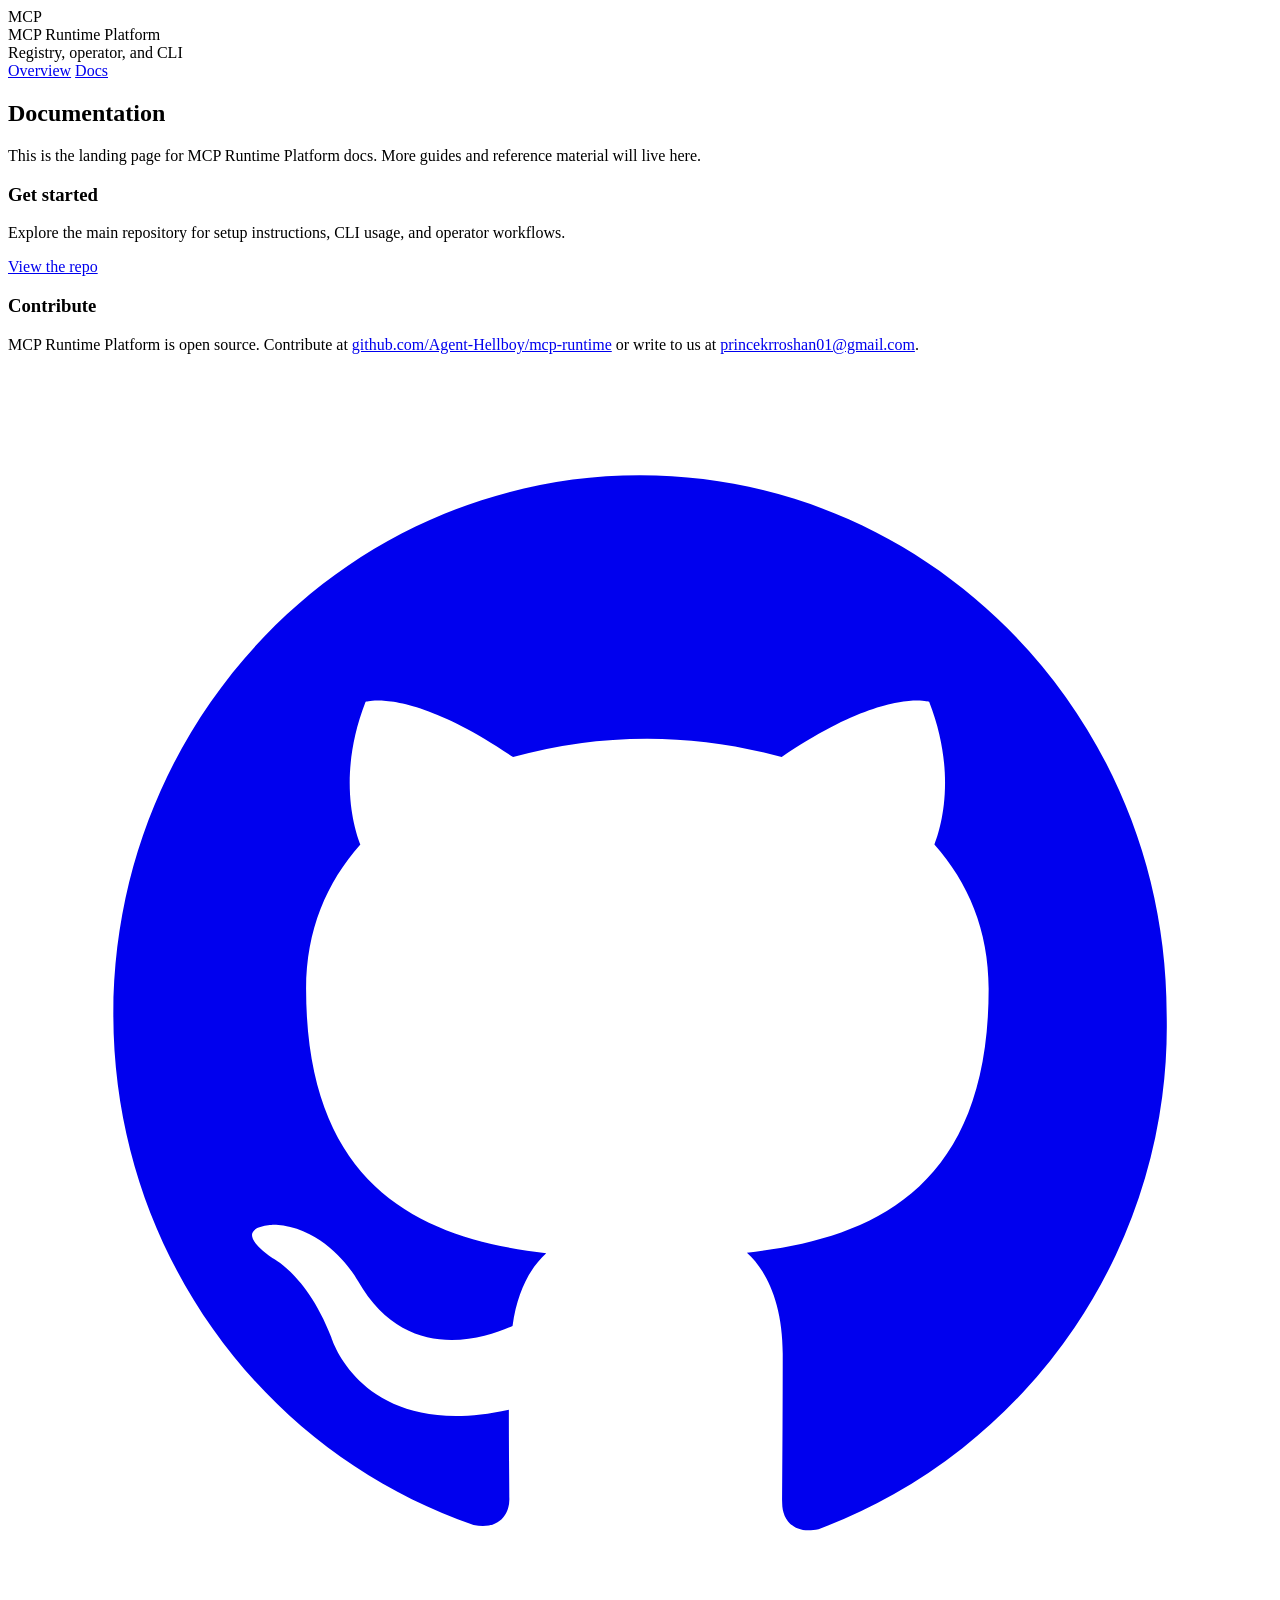
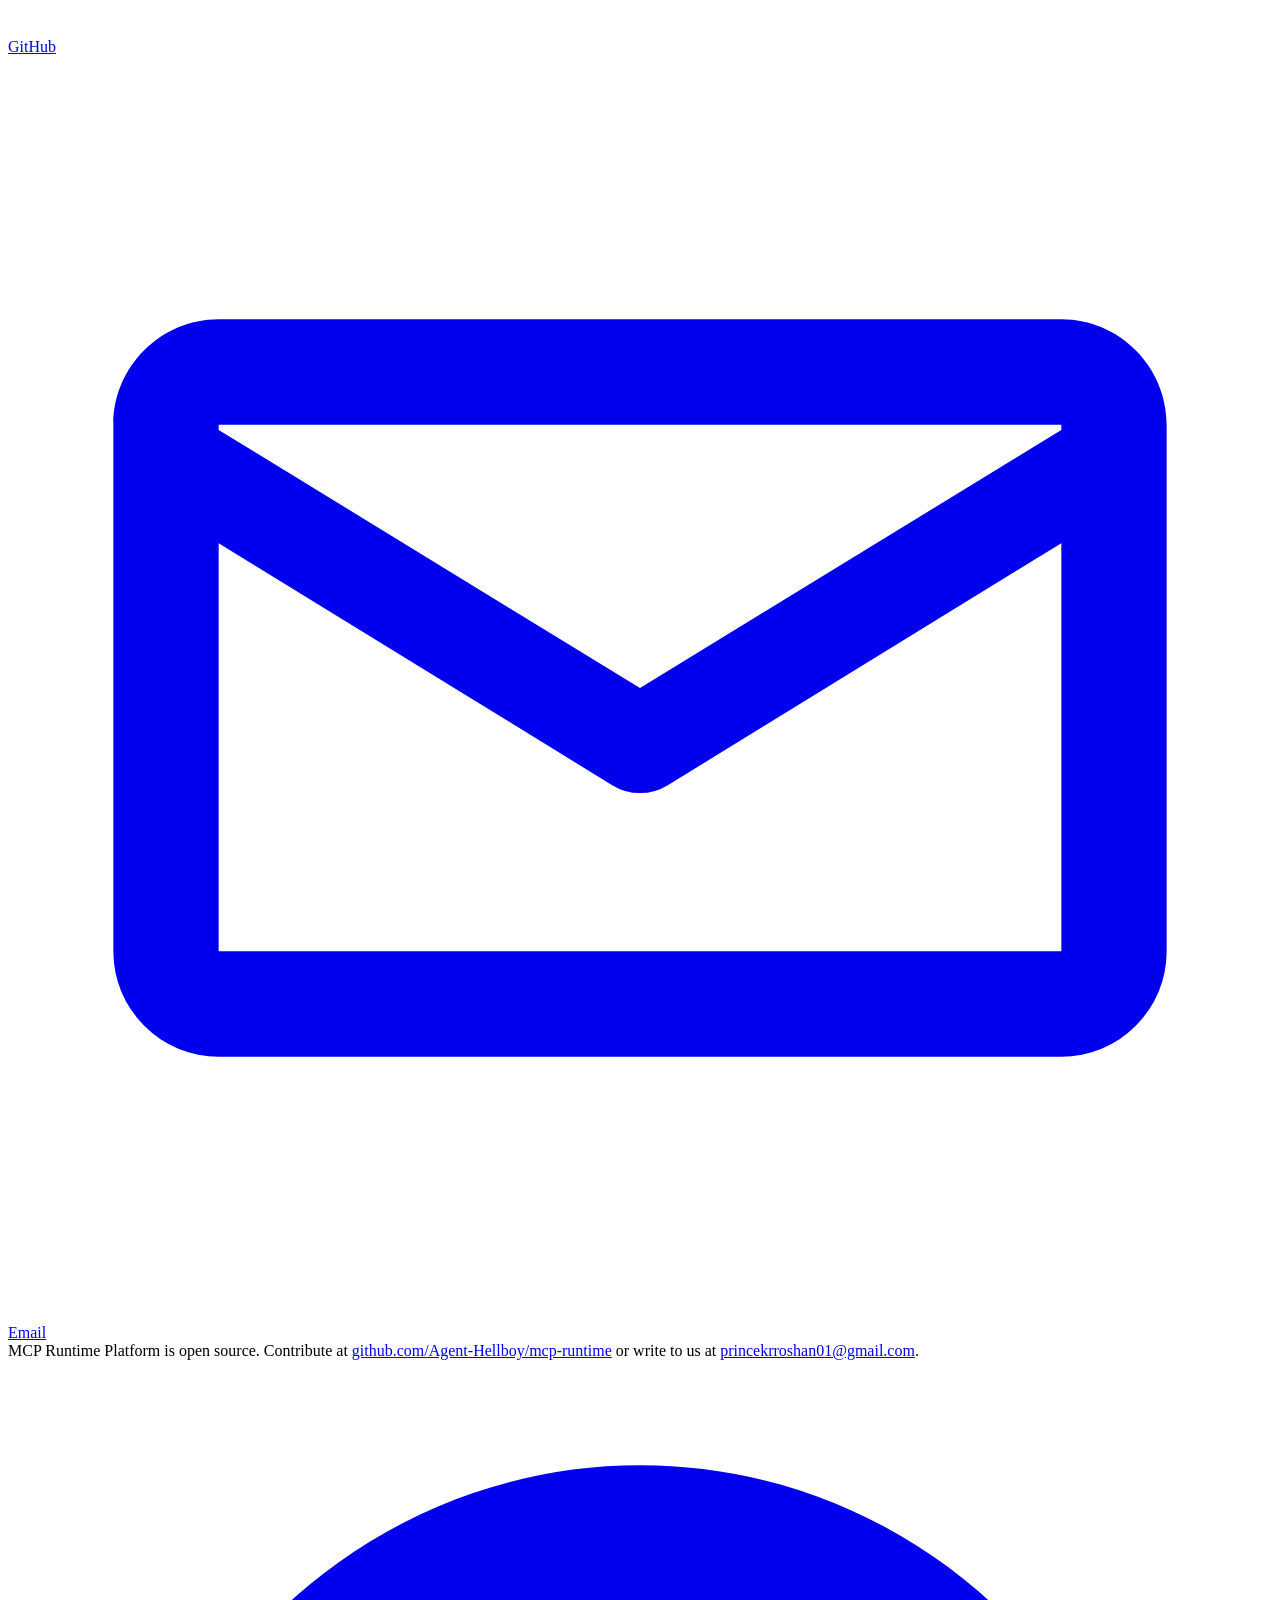
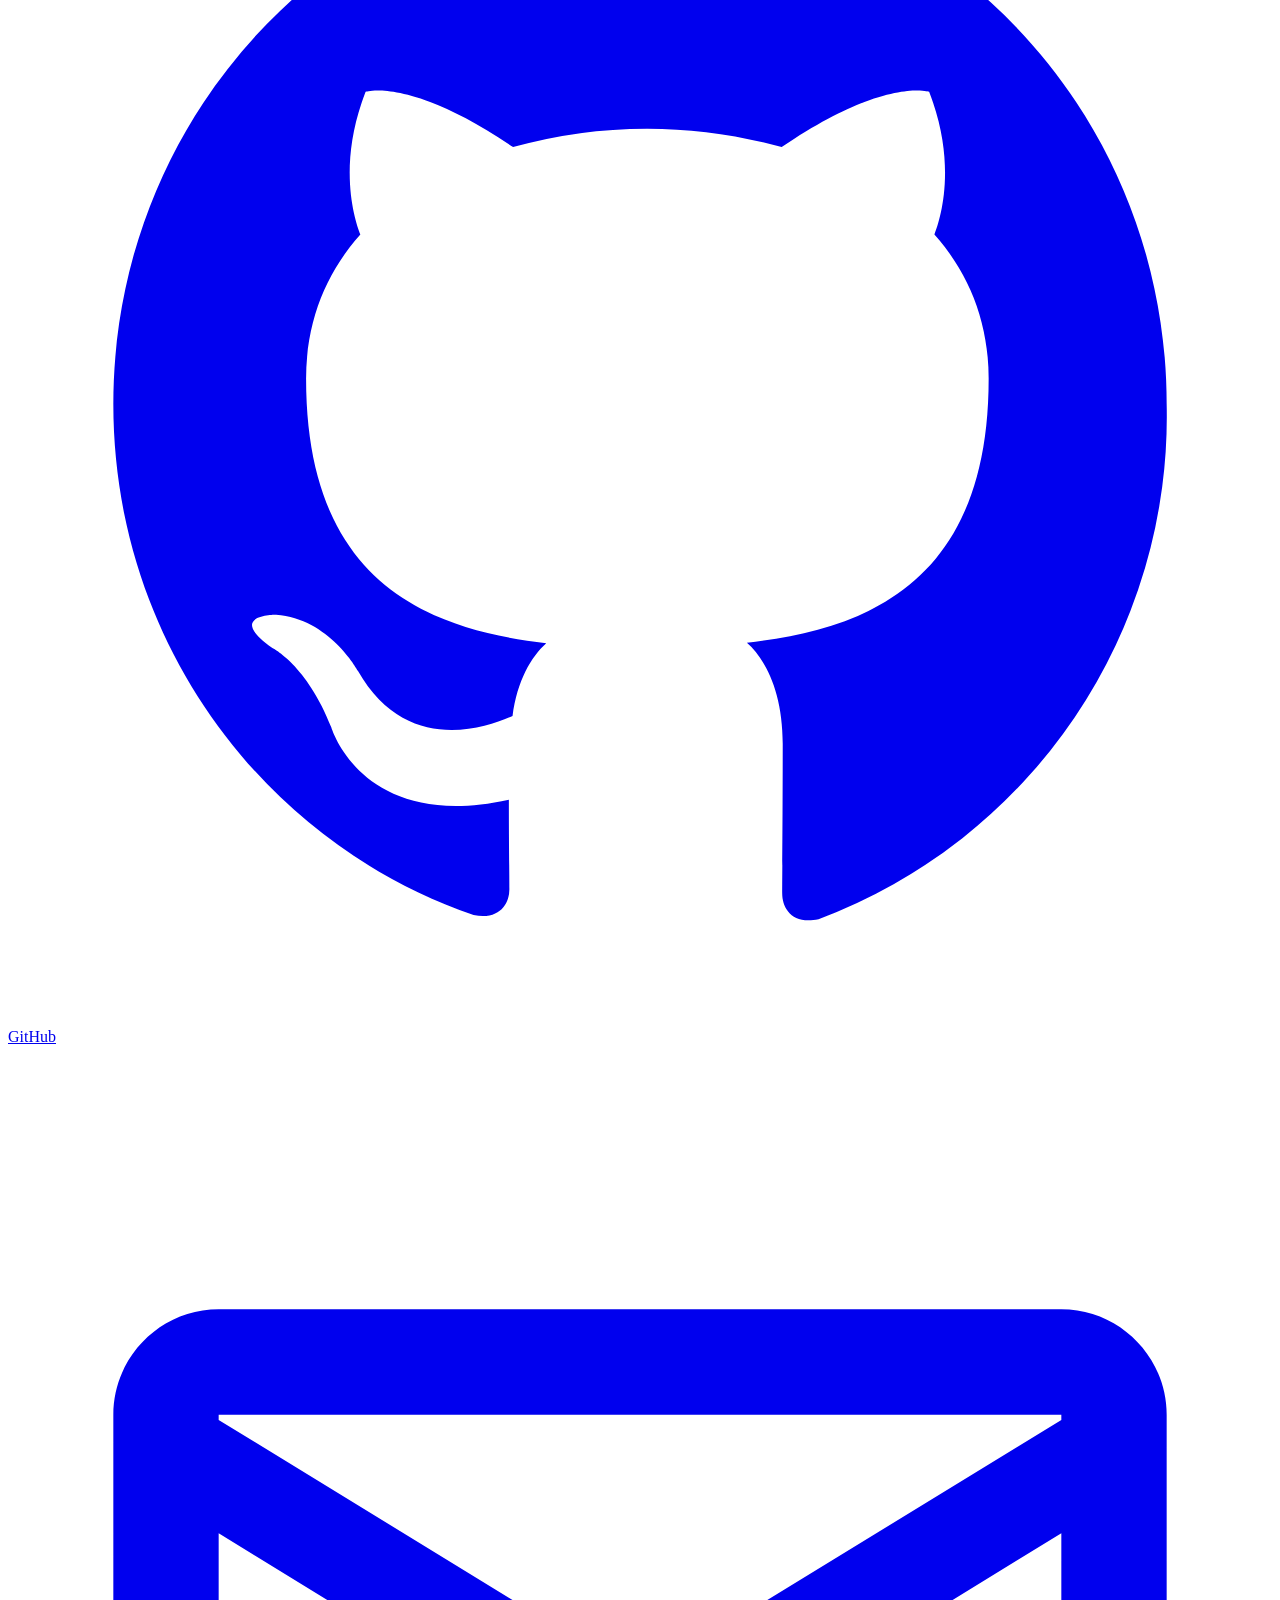
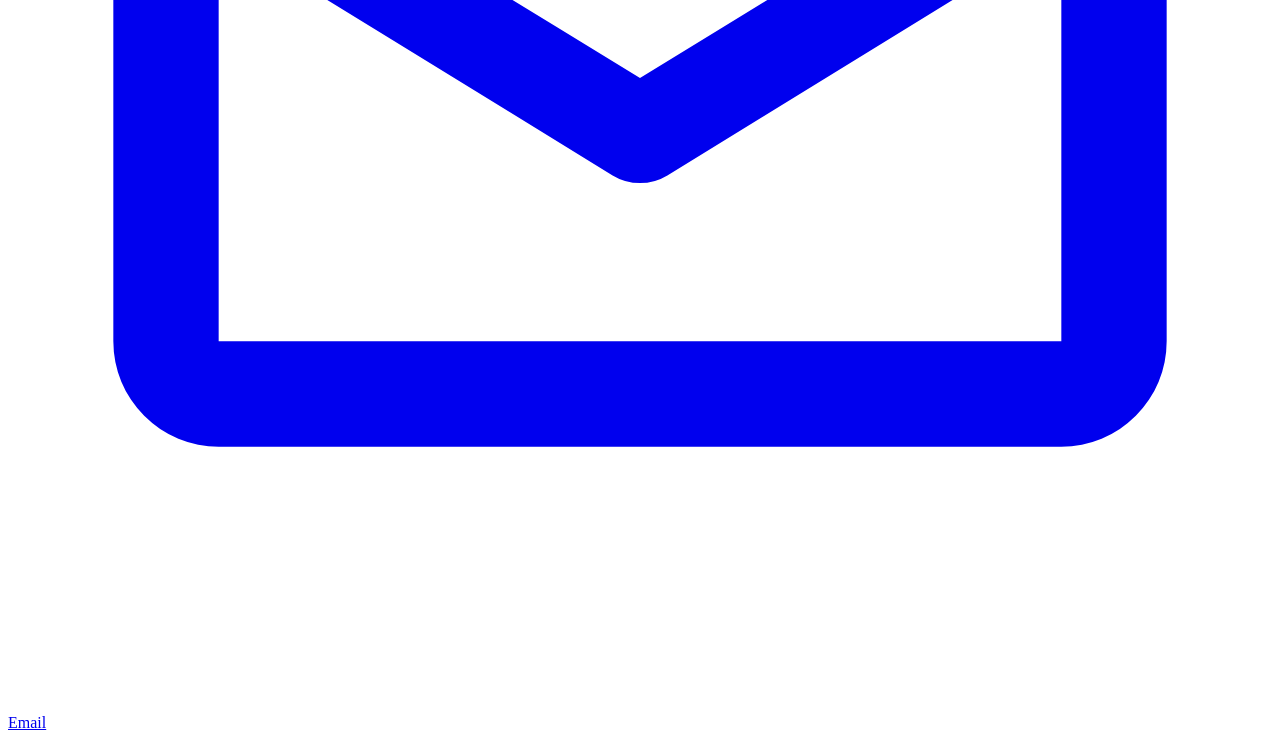
==== website/docs/index.html @ f2409260 "feat: add website (#25) * feat: add website  * feat: refactor website  * update website  * fix: add " ====
<!DOCTYPE html>
<html lang="en">
  <head>
    <meta charset="UTF-8" />
    <meta name="viewport" content="width=device-width, initial-scale=1.0" />
    <title>MCP Runtime Platform Docs</title>
    <meta
      name="description"
      content="Documentation hub for MCP Runtime Platform."
    />
    <link rel="stylesheet" href="/static/style.css" />
  </head>
  <body>
    <div class="page">
      <div class="bg-shape one" aria-hidden="true"></div>
      <div class="bg-shape two" aria-hidden="true"></div>
      <div class="bg-shape three" aria-hidden="true"></div>
      <header class="site-header">
        <div class="container nav">
          <div class="brand">
            <div class="brand-mark" aria-hidden="true">MCP</div>
            <div>
              <div class="brand-title">MCP Runtime Platform</div>
              <div class="brand-subtitle">Registry, operator, and CLI</div>
            </div>
          </div>
          <nav class="nav-links">
            <a href="/">Overview</a>
            <a href="/docs/">Docs</a>
          </nav>
        </div>
      </header>

      <main>
        <section class="section container">
          <div class="section-header">
            <h2>Documentation</h2>
            <p>
              This is the landing page for MCP Runtime Platform docs. More guides
              and reference material will live here.
            </p>
          </div>
          <div class="card-grid">
            <article class="card">
              <h3>Get started</h3>
              <p>
                Explore the main repository for setup instructions, CLI usage,
                and operator workflows.
              </p>
              <a class="button secondary" href="https://github.com/Agent-Hellboy/mcp-runtime">
                View the repo
              </a>
            </article>
            <article class="card">
              <h3>Contribute</h3>
              <p>
                MCP Runtime Platform is open source. Contribute at
                <a href="https://github.com/Agent-Hellboy/mcp-runtime">github.com/Agent-Hellboy/mcp-runtime</a>
                or write to us at
                <a href="mailto:princekrroshan01@gmail.com">princekrroshan01@gmail.com</a>.
              </p>
              <div class="footer-links">
                <a class="icon-link" href="https://github.com/Agent-Hellboy/mcp-runtime">
                  <svg viewBox="0 0 24 24" aria-hidden="true" focusable="false">
                    <path
                      fill="currentColor"
                      d="M12 2c-5.52 0-10 4.58-10 10.23 0 4.52 2.87 8.34 6.84 9.7.5.1.68-.22.68-.49 0-.24-.01-.87-.01-1.7-2.78.62-3.37-1.37-3.37-1.37-.46-1.19-1.12-1.51-1.12-1.51-.91-.64.07-.63.07-.63 1.01.07 1.55 1.06 1.55 1.06.9 1.58 2.36 1.12 2.94.86.09-.67.35-1.12.64-1.38-2.22-.26-4.56-1.13-4.56-5.02 0-1.11.39-2.02 1.03-2.74-.1-.26-.45-1.3.1-2.71 0 0 .85-.28 2.8 1.05a9.4 9.4 0 0 1 2.55-.35c.86 0 1.72.12 2.55.35 1.95-1.33 2.8-1.05 2.8-1.05.55 1.41.2 2.45.1 2.71.64.72 1.03 1.63 1.03 2.74 0 3.9-2.35 4.76-4.59 5.01.36.32.68.95.68 1.92 0 1.39-.01 2.5-.01 2.84 0 .27.18.6.69.49A10.19 10.19 0 0 0 22 12.23C22 6.58 17.52 2 12 2z"
                    />
                  </svg>
                  GitHub
                </a>
                <a class="icon-link" href="mailto:princekrroshan01@gmail.com">
                  <svg viewBox="0 0 24 24" aria-hidden="true" focusable="false">
                    <path
                      fill="currentColor"
                      d="M4 5h16c1.1 0 2 .9 2 2v10a2 2 0 0 1-2 2H4a2 2 0 0 1-2-2V7c0-1.1.9-2 2-2zm0 2v.1l8 4.9 8-4.9V7H4zm16 10V9.25l-7.48 4.6a1 1 0 0 1-1.04 0L4 9.25V17h16z"
                    />
                  </svg>
                  Email
                </a>
              </div>
            </article>
          </div>
        </section>
      </main>

      <footer class="container footer">
        <div>
          MCP Runtime Platform is open source. Contribute at
          <a href="https://github.com/Agent-Hellboy/mcp-runtime">github.com/Agent-Hellboy/mcp-runtime</a>
          or write to us at
          <a href="mailto:princekrroshan01@gmail.com">princekrroshan01@gmail.com</a>.
        </div>
        <div class="footer-links">
          <a class="icon-link" href="https://github.com/Agent-Hellboy/mcp-runtime">
            <svg viewBox="0 0 24 24" aria-hidden="true" focusable="false">
              <path
                fill="currentColor"
                d="M12 2c-5.52 0-10 4.58-10 10.23 0 4.52 2.87 8.34 6.84 9.7.5.1.68-.22.68-.49 0-.24-.01-.87-.01-1.7-2.78.62-3.37-1.37-3.37-1.37-.46-1.19-1.12-1.51-1.12-1.51-.91-.64.07-.63.07-.63 1.01.07 1.55 1.06 1.55 1.06.9 1.58 2.36 1.12 2.94.86.09-.67.35-1.12.64-1.38-2.22-.26-4.56-1.13-4.56-5.02 0-1.11.39-2.02 1.03-2.74-.1-.26-.45-1.3.1-2.71 0 0 .85-.28 2.8 1.05a9.4 9.4 0 0 1 2.55-.35c.86 0 1.72.12 2.55.35 1.95-1.33 2.8-1.05 2.8-1.05.55 1.41.2 2.45.1 2.71.64.72 1.03 1.63 1.03 2.74 0 3.9-2.35 4.76-4.59 5.01.36.32.68.95.68 1.92 0 1.39-.01 2.5-.01 2.84 0 .27.18.6.69.49A10.19 10.19 0 0 0 22 12.23C22 6.58 17.52 2 12 2z"
              />
            </svg>
            GitHub
          </a>
          <a class="icon-link" href="mailto:princekrroshan01@gmail.com">
            <svg viewBox="0 0 24 24" aria-hidden="true" focusable="false">
              <path
                fill="currentColor"
                d="M4 5h16c1.1 0 2 .9 2 2v10a2 2 0 0 1-2 2H4a2 2 0 0 1-2-2V7c0-1.1.9-2 2-2zm0 2v.1l8 4.9 8-4.9V7H4zm16 10V9.25l-7.48 4.6a1 1 0 0 1-1.04 0L4 9.25V17h16z"
              />
            </svg>
            Email
          </a>
        </div>
      </footer>
    </div>
  </body>
</html>
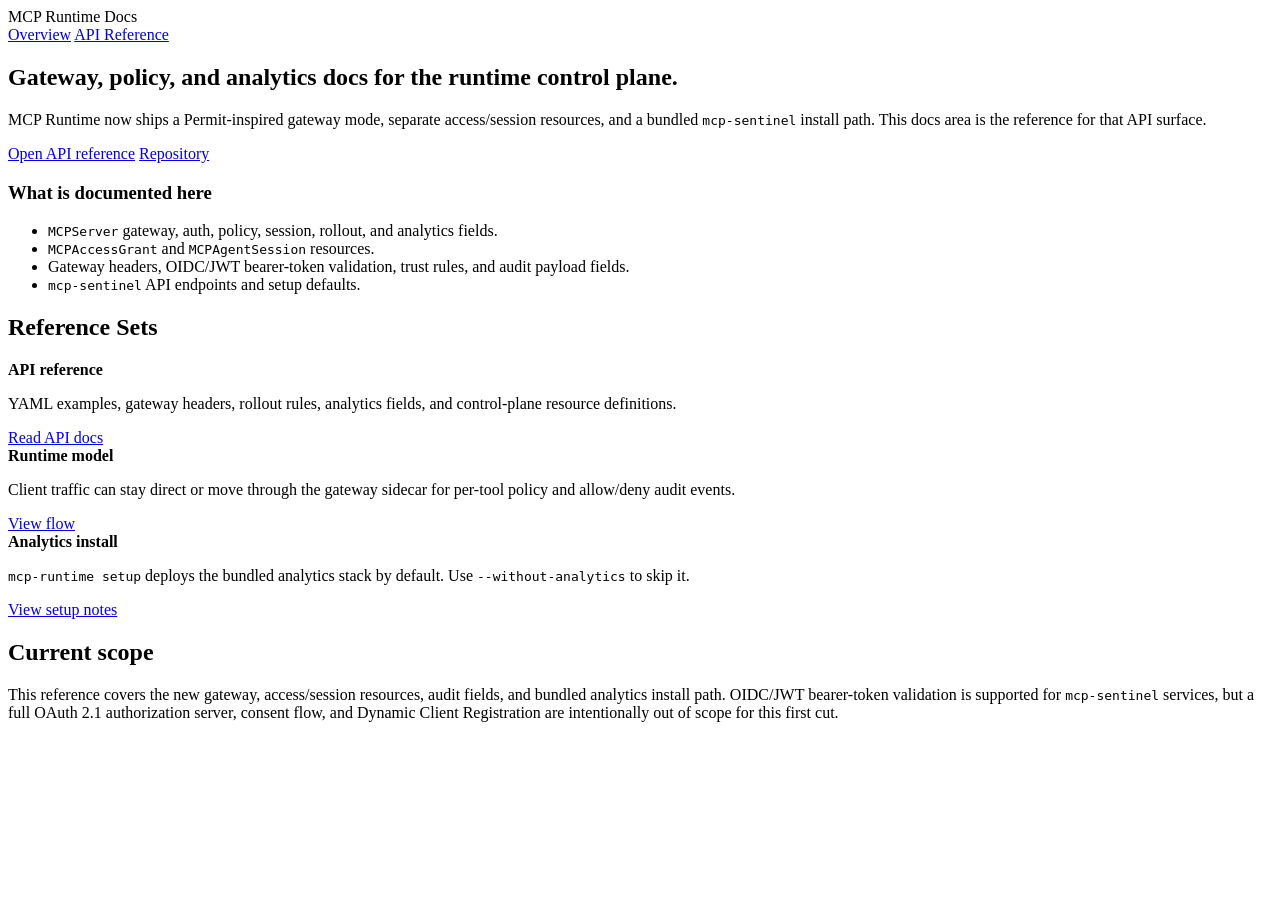
==== commit d43b2925: "Add gateway, access control, and analytics integration (#36) * Add gateway, access control, and anal" ====
--- a/website/docs/index.html
+++ b/website/docs/index.html
@@ -3,115 +3,93 @@
   <head>
     <meta charset="UTF-8" />
     <meta name="viewport" content="width=device-width, initial-scale=1.0" />
-    <title>MCP Runtime Platform Docs</title>
+    <title>MCP Runtime Docs</title>
     <meta
       name="description"
-      content="Documentation hub for MCP Runtime Platform."
+      content="Reference docs for MCP Runtime gateway, policy, and analytics APIs."
     />
-    <link rel="stylesheet" href="/static/style.css" />
+    <link rel="stylesheet" href="/static/docs.css" />
   </head>
   <body>
-    <div class="page">
-      <div class="bg-shape one" aria-hidden="true"></div>
-      <div class="bg-shape two" aria-hidden="true"></div>
-      <div class="bg-shape three" aria-hidden="true"></div>
-      <header class="site-header">
+    <main>
+      <header>
         <div class="container nav">
           <div class="brand">
-            <div class="brand-mark" aria-hidden="true">MCP</div>
-            <div>
-              <div class="brand-title">MCP Runtime Platform</div>
-              <div class="brand-subtitle">Registry, operator, and CLI</div>
-            </div>
+            <div class="brand-mark" aria-hidden="true"></div>
+            <span>MCP Runtime Docs</span>
           </div>
           <nav class="nav-links">
             <a href="/">Overview</a>
-            <a href="/docs/">Docs</a>
+            <a href="/docs/api">API Reference</a>
           </nav>
         </div>
       </header>
 
-      <main>
-        <section class="section container">
-          <div class="section-header">
-            <h2>Documentation</h2>
+      <section class="hero container">
+        <div>
+          <h1>Gateway, policy, and analytics docs for the runtime control plane.</h1>
+          <p>
+            MCP Runtime now ships a Permit-inspired gateway mode, separate access/session resources,
+            and a bundled <code>mcp-sentinel</code> install path. This docs area is the reference for
+            that API surface.
+          </p>
+          <div class="hero-actions">
+            <a class="button primary" href="/docs/api">Open API reference</a>
+            <a class="button secondary" href="https://github.com/Agent-Hellboy/mcp-runtime">Repository</a>
+          </div>
+        </div>
+        <aside class="hero-card">
+          <h3>What is documented here</h3>
+          <ul>
+            <li><code>MCPServer</code> gateway, auth, policy, session, rollout, and analytics fields.</li>
+            <li><code>MCPAccessGrant</code> and <code>MCPAgentSession</code> resources.</li>
+            <li>Gateway headers, OIDC/JWT bearer-token validation, trust rules, and audit payload fields.</li>
+            <li><code>mcp-sentinel</code> API endpoints and setup defaults.</li>
+          </ul>
+        </aside>
+      </section>
+
+      <section class="section container">
+        <h2>Reference Sets</h2>
+        <div class="grid">
+          <article class="card">
+            <strong>API reference</strong>
             <p>
-              This is the landing page for MCP Runtime Platform docs. More guides
-              and reference material will live here.
+              YAML examples, gateway headers, rollout rules, analytics fields, and control-plane resource
+              definitions.
             </p>
-          </div>
-          <div class="card-grid">
-            <article class="card">
-              <h3>Get started</h3>
-              <p>
-                Explore the main repository for setup instructions, CLI usage,
-                and operator workflows.
-              </p>
-              <a class="button secondary" href="https://github.com/Agent-Hellboy/mcp-runtime">
-                View the repo
-              </a>
-            </article>
-            <article class="card">
-              <h3>Contribute</h3>
-              <p>
-                MCP Runtime Platform is open source. Contribute at
-                <a href="https://github.com/Agent-Hellboy/mcp-runtime">github.com/Agent-Hellboy/mcp-runtime</a>
-                or write to us at
-                <a href="mailto:princekrroshan01@gmail.com">princekrroshan01@gmail.com</a>.
-              </p>
-              <div class="footer-links">
-                <a class="icon-link" href="https://github.com/Agent-Hellboy/mcp-runtime">
-                  <svg viewBox="0 0 24 24" aria-hidden="true" focusable="false">
-                    <path
-                      fill="currentColor"
-                      d="M12 2c-5.52 0-10 4.58-10 10.23 0 4.52 2.87 8.34 6.84 9.7.5.1.68-.22.68-.49 0-.24-.01-.87-.01-1.7-2.78.62-3.37-1.37-3.37-1.37-.46-1.19-1.12-1.51-1.12-1.51-.91-.64.07-.63.07-.63 1.01.07 1.55 1.06 1.55 1.06.9 1.58 2.36 1.12 2.94.86.09-.67.35-1.12.64-1.38-2.22-.26-4.56-1.13-4.56-5.02 0-1.11.39-2.02 1.03-2.74-.1-.26-.45-1.3.1-2.71 0 0 .85-.28 2.8 1.05a9.4 9.4 0 0 1 2.55-.35c.86 0 1.72.12 2.55.35 1.95-1.33 2.8-1.05 2.8-1.05.55 1.41.2 2.45.1 2.71.64.72 1.03 1.63 1.03 2.74 0 3.9-2.35 4.76-4.59 5.01.36.32.68.95.68 1.92 0 1.39-.01 2.5-.01 2.84 0 .27.18.6.69.49A10.19 10.19 0 0 0 22 12.23C22 6.58 17.52 2 12 2z"
-                    />
-                  </svg>
-                  GitHub
-                </a>
-                <a class="icon-link" href="mailto:princekrroshan01@gmail.com">
-                  <svg viewBox="0 0 24 24" aria-hidden="true" focusable="false">
-                    <path
-                      fill="currentColor"
-                      d="M4 5h16c1.1 0 2 .9 2 2v10a2 2 0 0 1-2 2H4a2 2 0 0 1-2-2V7c0-1.1.9-2 2-2zm0 2v.1l8 4.9 8-4.9V7H4zm16 10V9.25l-7.48 4.6a1 1 0 0 1-1.04 0L4 9.25V17h16z"
-                    />
-                  </svg>
-                  Email
-                </a>
-              </div>
-            </article>
-          </div>
-        </section>
-      </main>
+            <a class="button secondary" href="/docs/api">Read API docs</a>
+          </article>
+          <article class="card">
+            <strong>Runtime model</strong>
+            <p>
+              Client traffic can stay direct or move through the gateway sidecar for per-tool policy and
+              allow/deny audit events.
+            </p>
+            <a class="button secondary" href="/docs/api#gateway-flow">View flow</a>
+          </article>
+          <article class="card">
+            <strong>Analytics install</strong>
+            <p>
+              <code>mcp-runtime setup</code> deploys the bundled analytics stack by default. Use
+              <code>--without-analytics</code> to skip it.
+            </p>
+            <a class="button secondary" href="/docs/api#setup">View setup notes</a>
+          </article>
+        </div>
+      </section>
 
-      <footer class="container footer">
+      <section class="container callout">
         <div>
-          MCP Runtime Platform is open source. Contribute at
-          <a href="https://github.com/Agent-Hellboy/mcp-runtime">github.com/Agent-Hellboy/mcp-runtime</a>
-          or write to us at
-          <a href="mailto:princekrroshan01@gmail.com">princekrroshan01@gmail.com</a>.
+          <h2>Current scope</h2>
+          <p>
+            This reference covers the new gateway, access/session resources, audit fields, and bundled
+            analytics install path. OIDC/JWT bearer-token validation is supported for
+            <code>mcp-sentinel</code> services, but a full OAuth 2.1 authorization server, consent flow,
+            and Dynamic Client Registration are intentionally out of scope for this first cut.
+          </p>
         </div>
-        <div class="footer-links">
-          <a class="icon-link" href="https://github.com/Agent-Hellboy/mcp-runtime">
-            <svg viewBox="0 0 24 24" aria-hidden="true" focusable="false">
-              <path
-                fill="currentColor"
-                d="M12 2c-5.52 0-10 4.58-10 10.23 0 4.52 2.87 8.34 6.84 9.7.5.1.68-.22.68-.49 0-.24-.01-.87-.01-1.7-2.78.62-3.37-1.37-3.37-1.37-.46-1.19-1.12-1.51-1.12-1.51-.91-.64.07-.63.07-.63 1.01.07 1.55 1.06 1.55 1.06.9 1.58 2.36 1.12 2.94.86.09-.67.35-1.12.64-1.38-2.22-.26-4.56-1.13-4.56-5.02 0-1.11.39-2.02 1.03-2.74-.1-.26-.45-1.3.1-2.71 0 0 .85-.28 2.8 1.05a9.4 9.4 0 0 1 2.55-.35c.86 0 1.72.12 2.55.35 1.95-1.33 2.8-1.05 2.8-1.05.55 1.41.2 2.45.1 2.71.64.72 1.03 1.63 1.03 2.74 0 3.9-2.35 4.76-4.59 5.01.36.32.68.95.68 1.92 0 1.39-.01 2.5-.01 2.84 0 .27.18.6.69.49A10.19 10.19 0 0 0 22 12.23C22 6.58 17.52 2 12 2z"
-              />
-            </svg>
-            GitHub
-          </a>
-          <a class="icon-link" href="mailto:princekrroshan01@gmail.com">
-            <svg viewBox="0 0 24 24" aria-hidden="true" focusable="false">
-              <path
-                fill="currentColor"
-                d="M4 5h16c1.1 0 2 .9 2 2v10a2 2 0 0 1-2 2H4a2 2 0 0 1-2-2V7c0-1.1.9-2 2-2zm0 2v.1l8 4.9 8-4.9V7H4zm16 10V9.25l-7.48 4.6a1 1 0 0 1-1.04 0L4 9.25V17h16z"
-              />
-            </svg>
-            Email
-          </a>
-        </div>
-      </footer>
-    </div>
+      </section>
+    </main>
   </body>
 </html>
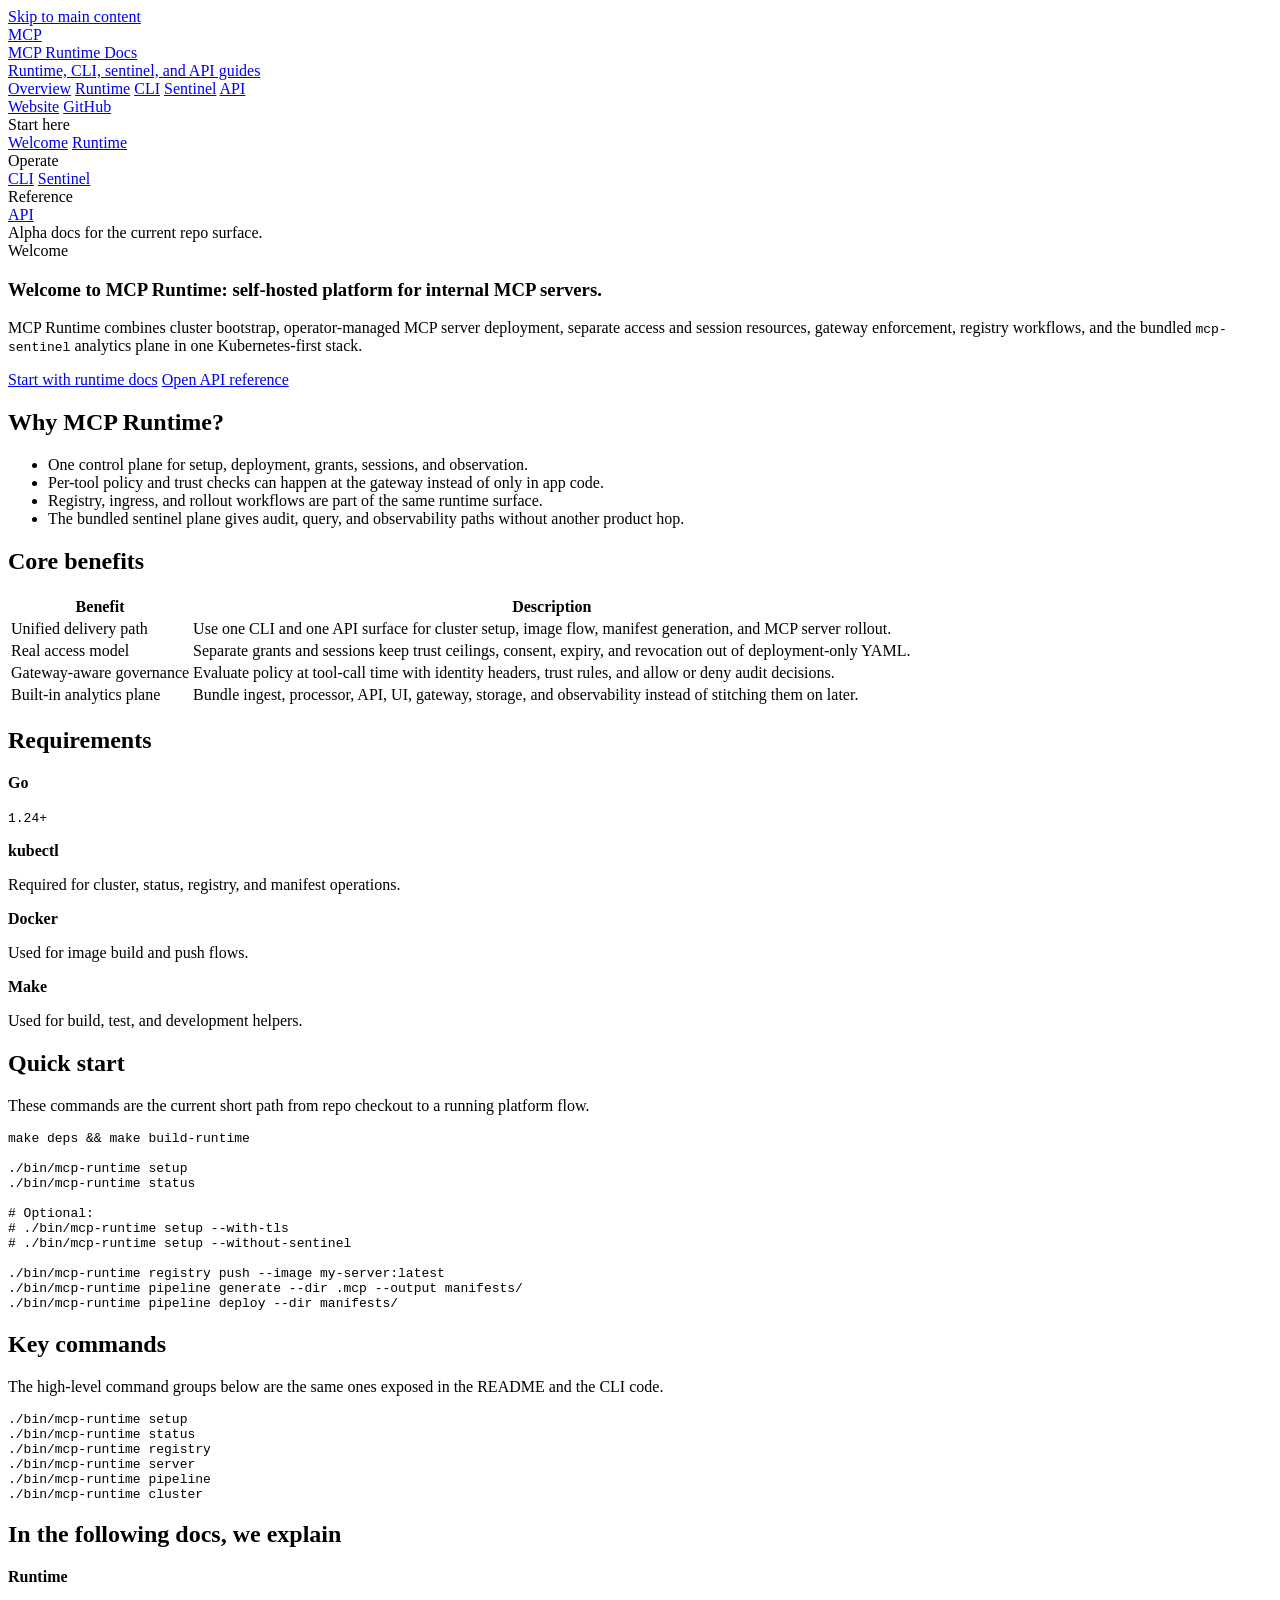
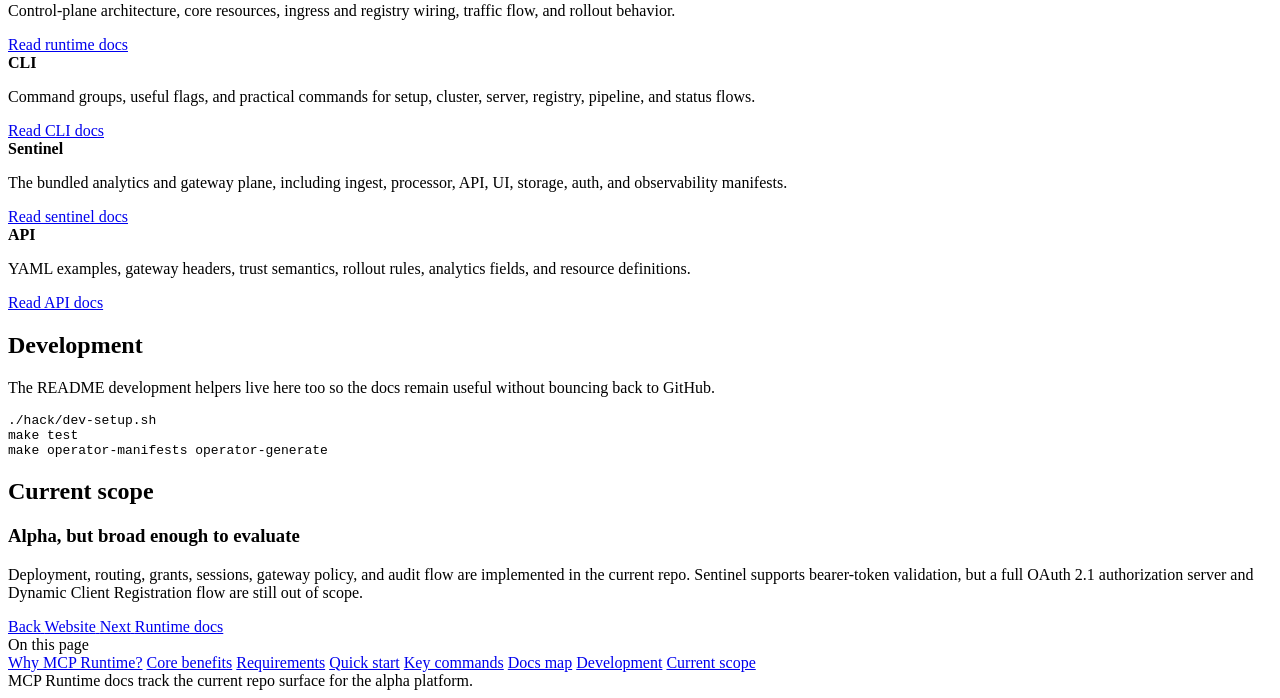
==== commit d207a394: "website: simplify landing and refresh README (#37) * website: simplify landing and refresh README  *" ====
--- a/website/docs/index.html
+++ b/website/docs/index.html
@@ -6,90 +6,242 @@
     <title>MCP Runtime Docs</title>
     <meta
       name="description"
-      content="Reference docs for MCP Runtime gateway, policy, and analytics APIs."
+      content="Documentation for MCP Runtime, the bundled mcp-sentinel stack, CLI workflows, and the v1alpha1 API surface."
     />
     <link rel="stylesheet" href="/static/docs.css" />
   </head>
   <body>
+    <a class="skip-link" href="#main-content">Skip to main content</a>
     <main>
-      <header>
+      <header class="site-header">
         <div class="container nav">
-          <div class="brand">
-            <div class="brand-mark" aria-hidden="true"></div>
-            <span>MCP Runtime Docs</span>
+          <a class="brand" href="/docs/">
+            <div class="brand-mark" aria-hidden="true">MCP</div>
+            <div>
+              <div class="brand-title">MCP Runtime Docs</div>
+              <div class="brand-subtitle">Runtime, CLI, sentinel, and API guides</div>
+            </div>
+          </a>
+          <div class="nav-shell">
+            <nav class="nav-links">
+              <a class="active" href="/docs/">Overview</a>
+              <a href="/docs/runtime">Runtime</a>
+              <a href="/docs/cli">CLI</a>
+              <a href="/docs/sentinel">Sentinel</a>
+              <a href="/docs/api">API</a>
+            </nav>
+            <div class="nav-actions">
+              <a class="button ghost" href="/">Website</a>
+              <a class="button primary" href="https://github.com/Agent-Hellboy/mcp-runtime" target="_blank" rel="noreferrer">GitHub</a>
+            </div>
           </div>
-          <nav class="nav-links">
-            <a href="/">Overview</a>
-            <a href="/docs/api">API Reference</a>
-          </nav>
         </div>
       </header>
 
-      <section class="hero container">
-        <div>
-          <h1>Gateway, policy, and analytics docs for the runtime control plane.</h1>
-          <p>
-            MCP Runtime now ships a Permit-inspired gateway mode, separate access/session resources,
-            and a bundled <code>mcp-sentinel</code> install path. This docs area is the reference for
-            that API surface.
-          </p>
-          <div class="hero-actions">
-            <a class="button primary" href="/docs/api">Open API reference</a>
-            <a class="button secondary" href="https://github.com/Agent-Hellboy/mcp-runtime">Repository</a>
+      <section class="docs-shell container">
+        <aside class="docs-sidebar">
+          <div class="docs-panel">
+            <div class="sidebar-group">
+              <div class="sidebar-label">Start here</div>
+              <a class="sidebar-link active" href="/docs/">Welcome</a>
+              <a class="sidebar-link" href="/docs/runtime">Runtime</a>
+            </div>
+            <div class="sidebar-group">
+              <div class="sidebar-label">Operate</div>
+              <a class="sidebar-link" href="/docs/cli">CLI</a>
+              <a class="sidebar-link" href="/docs/sentinel">Sentinel</a>
+            </div>
+            <div class="sidebar-group">
+              <div class="sidebar-label">Reference</div>
+              <a class="sidebar-link" href="/docs/api">API</a>
+            </div>
+            <div class="sidebar-note">
+              Alpha docs for the current repo surface.
+            </div>
           </div>
-        </div>
-        <aside class="hero-card">
-          <h3>What is documented here</h3>
-          <ul>
-            <li><code>MCPServer</code> gateway, auth, policy, session, rollout, and analytics fields.</li>
-            <li><code>MCPAccessGrant</code> and <code>MCPAgentSession</code> resources.</li>
-            <li>Gateway headers, OIDC/JWT bearer-token validation, trust rules, and audit payload fields.</li>
-            <li><code>mcp-sentinel</code> API endpoints and setup defaults.</li>
-          </ul>
+        </aside>
+
+        <article id="main-content" class="docs-main">
+          <header class="doc-header">
+            <span class="eyebrow">Welcome</span>
+            <h1>Welcome to MCP Runtime: self-hosted platform for internal MCP servers.</h1>
+            <p class="doc-lead">
+              MCP Runtime combines cluster bootstrap, operator-managed MCP server deployment, separate access
+              and session resources, gateway enforcement, registry workflows, and the bundled
+              <code>mcp-sentinel</code> analytics plane in one Kubernetes-first stack.
+            </p>
+            <div class="doc-actions">
+              <a class="button primary" href="/docs/runtime">Start with runtime docs</a>
+              <a class="button secondary" href="/docs/api">Open API reference</a>
+            </div>
+          </header>
+
+          <section id="why" class="doc-section">
+            <h2>Why MCP Runtime?</h2>
+            <ul class="doc-list">
+              <li>One control plane for setup, deployment, grants, sessions, and observation.</li>
+              <li>Per-tool policy and trust checks can happen at the gateway instead of only in app code.</li>
+              <li>Registry, ingress, and rollout workflows are part of the same runtime surface.</li>
+              <li>The bundled sentinel plane gives audit, query, and observability paths without another product hop.</li>
+            </ul>
+          </section>
+
+          <section id="benefits" class="doc-section">
+            <h2>Core benefits</h2>
+            <div class="table-wrap">
+              <table class="doc-table">
+                <tbody>
+                  <tr>
+                    <th>Benefit</th>
+                    <th>Description</th>
+                  </tr>
+                  <tr>
+                    <td>Unified delivery path</td>
+                    <td>Use one CLI and one API surface for cluster setup, image flow, manifest generation, and MCP server rollout.</td>
+                  </tr>
+                  <tr>
+                    <td>Real access model</td>
+                    <td>Separate grants and sessions keep trust ceilings, consent, expiry, and revocation out of deployment-only YAML.</td>
+                  </tr>
+                  <tr>
+                    <td>Gateway-aware governance</td>
+                    <td>Evaluate policy at tool-call time with identity headers, trust rules, and allow or deny audit decisions.</td>
+                  </tr>
+                  <tr>
+                    <td>Built-in analytics plane</td>
+                    <td>Bundle ingest, processor, API, UI, gateway, storage, and observability instead of stitching them on later.</td>
+                  </tr>
+                </tbody>
+              </table>
+            </div>
+          </section>
+
+          <section id="requirements" class="doc-section">
+            <h2>Requirements</h2>
+            <div class="doc-card-grid">
+              <article class="doc-card">
+                <strong>Go</strong>
+                <p><code>1.24+</code></p>
+              </article>
+              <article class="doc-card">
+                <strong>kubectl</strong>
+                <p>Required for cluster, status, registry, and manifest operations.</p>
+              </article>
+              <article class="doc-card">
+                <strong>Docker</strong>
+                <p>Used for image build and push flows.</p>
+              </article>
+              <article class="doc-card">
+                <strong>Make</strong>
+                <p>Used for build, test, and development helpers.</p>
+              </article>
+            </div>
+          </section>
+
+          <section id="quick-start" class="doc-section">
+            <h2>Quick start</h2>
+            <p>These commands are the current short path from repo checkout to a running platform flow.</p>
+            <pre><code>make deps && make build-runtime
+
+./bin/mcp-runtime setup
+./bin/mcp-runtime status
+
+# Optional:
+# ./bin/mcp-runtime setup --with-tls
+# ./bin/mcp-runtime setup --without-sentinel
+
+./bin/mcp-runtime registry push --image my-server:latest
+./bin/mcp-runtime pipeline generate --dir .mcp --output manifests/
+./bin/mcp-runtime pipeline deploy --dir manifests/</code></pre>
+          </section>
+
+          <section id="key-commands" class="doc-section">
+            <h2>Key commands</h2>
+            <p>The high-level command groups below are the same ones exposed in the README and the CLI code.</p>
+            <pre><code>./bin/mcp-runtime setup
+./bin/mcp-runtime status
+./bin/mcp-runtime registry
+./bin/mcp-runtime server
+./bin/mcp-runtime pipeline
+./bin/mcp-runtime cluster</code></pre>
+          </section>
+
+          <section id="docs-map" class="doc-section">
+            <h2>In the following docs, we explain</h2>
+            <div class="doc-card-grid">
+              <article class="doc-card">
+                <strong>Runtime</strong>
+                <p>Control-plane architecture, core resources, ingress and registry wiring, traffic flow, and rollout behavior.</p>
+                <a class="button secondary" href="/docs/runtime">Read runtime docs</a>
+              </article>
+              <article class="doc-card">
+                <strong>CLI</strong>
+                <p>Command groups, useful flags, and practical commands for setup, cluster, server, registry, pipeline, and status flows.</p>
+                <a class="button secondary" href="/docs/cli">Read CLI docs</a>
+              </article>
+              <article class="doc-card">
+                <strong>Sentinel</strong>
+                <p>The bundled analytics and gateway plane, including ingest, processor, API, UI, storage, auth, and observability manifests.</p>
+                <a class="button secondary" href="/docs/sentinel">Read sentinel docs</a>
+              </article>
+              <article class="doc-card">
+                <strong>API</strong>
+                <p>YAML examples, gateway headers, trust semantics, rollout rules, analytics fields, and resource definitions.</p>
+                <a class="button secondary" href="/docs/api">Read API docs</a>
+              </article>
+            </div>
+          </section>
+
+          <section id="development" class="doc-section">
+            <h2>Development</h2>
+            <p>The README development helpers live here too so the docs remain useful without bouncing back to GitHub.</p>
+            <pre><code>./hack/dev-setup.sh
+make test
+make operator-manifests operator-generate</code></pre>
+          </section>
+
+          <section id="scope" class="doc-section">
+            <h2>Current scope</h2>
+            <div class="note-box">
+              <h3>Alpha, but broad enough to evaluate</h3>
+              <p>
+                Deployment, routing, grants, sessions, gateway policy, and audit flow are implemented in the
+                current repo. Sentinel supports bearer-token validation, but a full OAuth 2.1 authorization
+                server and Dynamic Client Registration flow are still out of scope.
+              </p>
+            </div>
+          </section>
+
+          <nav class="doc-pager">
+            <a class="pager-link" href="/">
+              <span class="pager-label">Back</span>
+              <span class="pager-title">Website</span>
+            </a>
+            <a class="pager-link" href="/docs/runtime">
+              <span class="pager-label">Next</span>
+              <span class="pager-title">Runtime docs</span>
+            </a>
+          </nav>
+        </article>
+
+        <aside class="docs-toc">
+          <div class="docs-panel">
+            <div class="toc-title">On this page</div>
+            <a class="toc-link" href="#why">Why MCP Runtime?</a>
+            <a class="toc-link" href="#benefits">Core benefits</a>
+            <a class="toc-link" href="#requirements">Requirements</a>
+            <a class="toc-link" href="#quick-start">Quick start</a>
+            <a class="toc-link" href="#key-commands">Key commands</a>
+            <a class="toc-link" href="#docs-map">Docs map</a>
+            <a class="toc-link" href="#development">Development</a>
+            <a class="toc-link" href="#scope">Current scope</a>
+          </div>
         </aside>
       </section>
 
-      <section class="section container">
-        <h2>Reference Sets</h2>
-        <div class="grid">
-          <article class="card">
-            <strong>API reference</strong>
-            <p>
-              YAML examples, gateway headers, rollout rules, analytics fields, and control-plane resource
-              definitions.
-            </p>
-            <a class="button secondary" href="/docs/api">Read API docs</a>
-          </article>
-          <article class="card">
-            <strong>Runtime model</strong>
-            <p>
-              Client traffic can stay direct or move through the gateway sidecar for per-tool policy and
-              allow/deny audit events.
-            </p>
-            <a class="button secondary" href="/docs/api#gateway-flow">View flow</a>
-          </article>
-          <article class="card">
-            <strong>Analytics install</strong>
-            <p>
-              <code>mcp-runtime setup</code> deploys the bundled analytics stack by default. Use
-              <code>--without-analytics</code> to skip it.
-            </p>
-            <a class="button secondary" href="/docs/api#setup">View setup notes</a>
-          </article>
-        </div>
-      </section>
-
-      <section class="container callout">
-        <div>
-          <h2>Current scope</h2>
-          <p>
-            This reference covers the new gateway, access/session resources, audit fields, and bundled
-            analytics install path. OIDC/JWT bearer-token validation is supported for
-            <code>mcp-sentinel</code> services, but a full OAuth 2.1 authorization server, consent flow,
-            and Dynamic Client Registration are intentionally out of scope for this first cut.
-          </p>
-        </div>
-      </section>
+      <footer class="container docs-footer">
+        MCP Runtime docs track the current repo surface for the alpha platform.
+      </footer>
     </main>
   </body>
 </html>
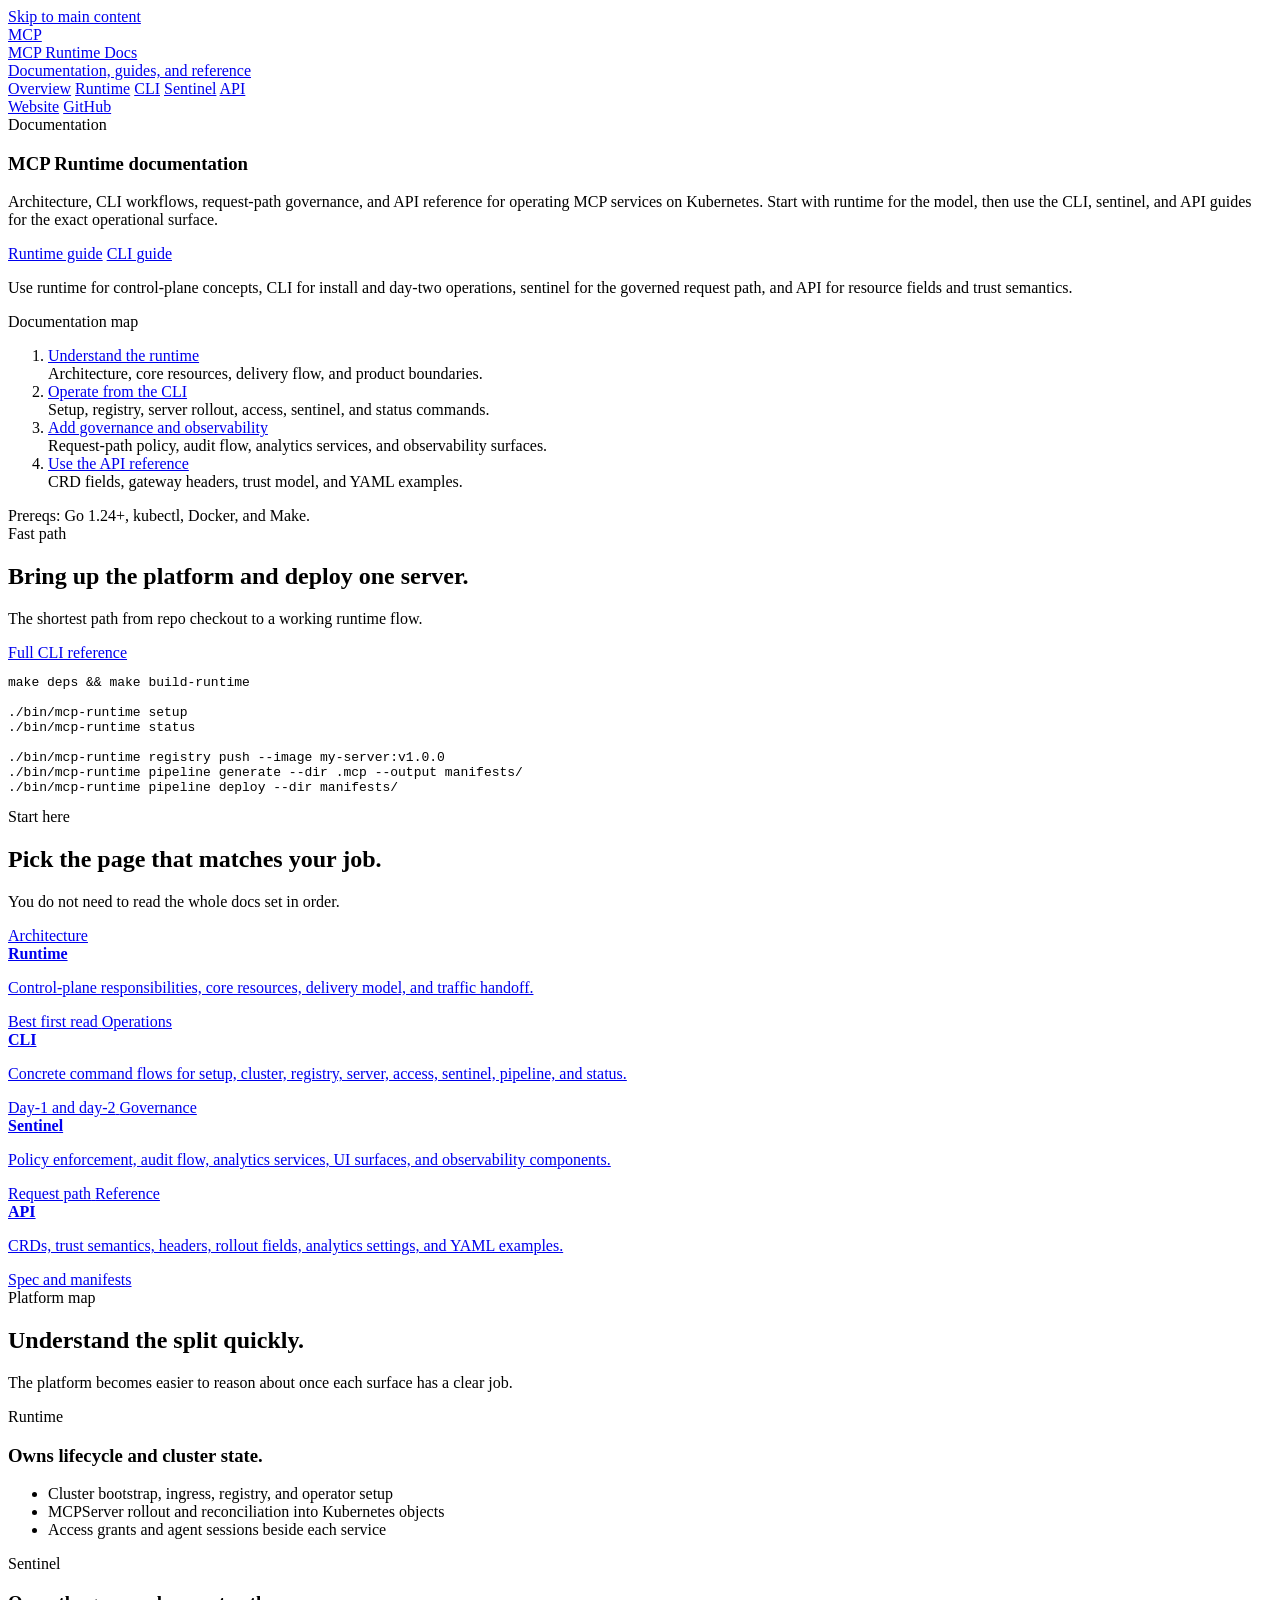
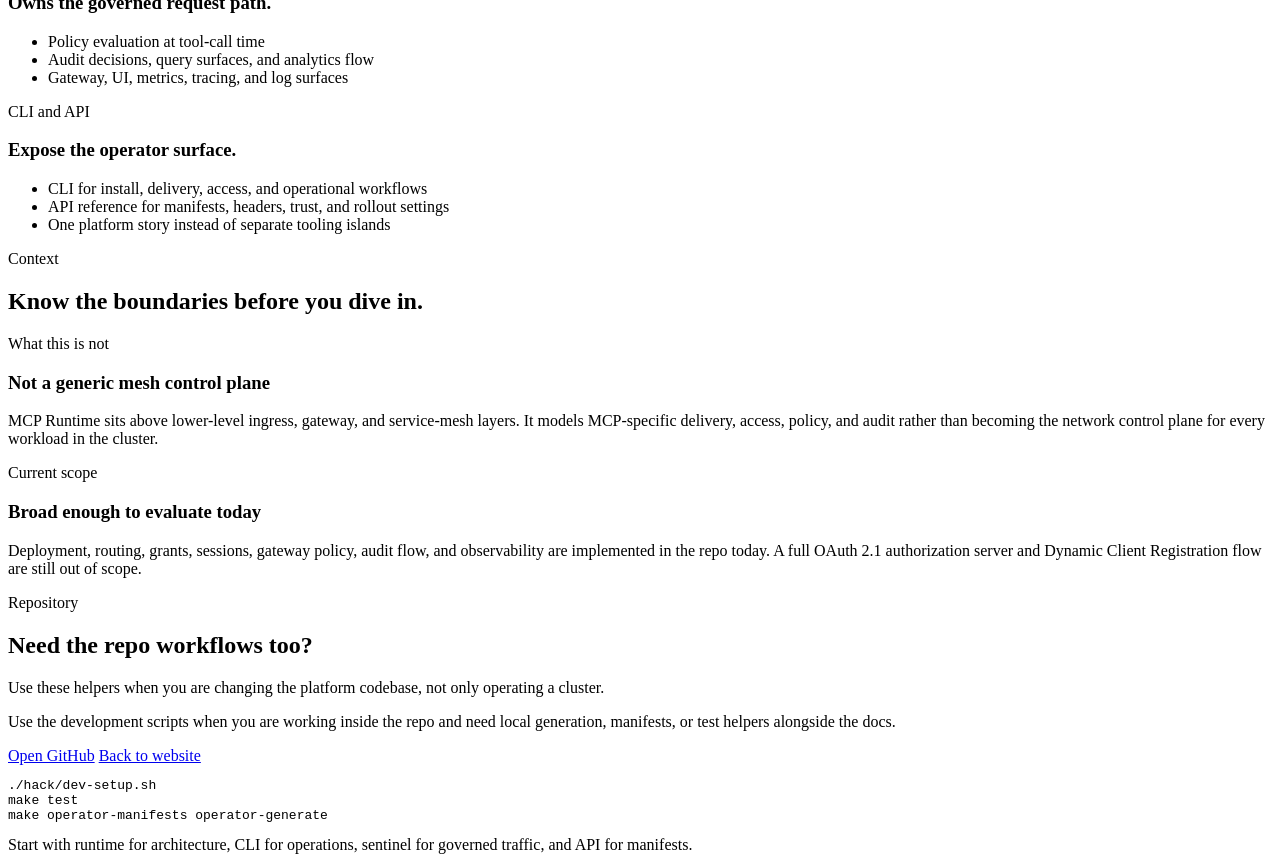
==== commit a8ad2953: "Refresh MCP Runtime website into a docs-first project experience (#39) * Revamp website UX  * Refine" ====
--- a/website/docs/index.html
+++ b/website/docs/index.html
@@ -6,7 +6,7 @@
     <title>MCP Runtime Docs</title>
     <meta
       name="description"
-      content="Documentation for MCP Runtime, the bundled mcp-sentinel stack, CLI workflows, and the v1alpha1 API surface."
+      content="Documentation for MCP Runtime, including the runtime control plane, CLI workflows, the governed request path, and the v1alpha1 API surface."
     />
     <link rel="stylesheet" href="/static/docs.css" />
   </head>
@@ -19,7 +19,7 @@
             <div class="brand-mark" aria-hidden="true">MCP</div>
             <div>
               <div class="brand-title">MCP Runtime Docs</div>
-              <div class="brand-subtitle">Runtime, CLI, sentinel, and API guides</div>
+              <div class="brand-subtitle">Documentation, guides, and reference</div>
             </div>
           </a>
           <div class="nav-shell">
@@ -38,209 +38,228 @@
         </div>
       </header>
 
-      <section class="docs-shell container">
-        <aside class="docs-sidebar">
-          <div class="docs-panel">
-            <div class="sidebar-group">
-              <div class="sidebar-label">Start here</div>
-              <a class="sidebar-link active" href="/docs/">Welcome</a>
-              <a class="sidebar-link" href="/docs/runtime">Runtime</a>
-            </div>
-            <div class="sidebar-group">
-              <div class="sidebar-label">Operate</div>
-              <a class="sidebar-link" href="/docs/cli">CLI</a>
-              <a class="sidebar-link" href="/docs/sentinel">Sentinel</a>
-            </div>
-            <div class="sidebar-group">
-              <div class="sidebar-label">Reference</div>
-              <a class="sidebar-link" href="/docs/api">API</a>
-            </div>
-            <div class="sidebar-note">
-              Alpha docs for the current repo surface.
-            </div>
-          </div>
-        </aside>
-
-        <article id="main-content" class="docs-main">
-          <header class="doc-header">
-            <span class="eyebrow">Welcome</span>
-            <h1>Welcome to MCP Runtime: self-hosted platform for internal MCP servers.</h1>
-            <p class="doc-lead">
-              MCP Runtime combines cluster bootstrap, operator-managed MCP server deployment, separate access
-              and session resources, gateway enforcement, registry workflows, and the bundled
-              <code>mcp-sentinel</code> analytics plane in one Kubernetes-first stack.
-            </p>
-            <div class="doc-actions">
-              <a class="button primary" href="/docs/runtime">Start with runtime docs</a>
-              <a class="button secondary" href="/docs/api">Open API reference</a>
-            </div>
+      <section class="docs-home container">
+        <article id="main-content" class="docs-home-main" tabindex="-1">
+          <header class="docs-home-hero">
+            <div class="home-hero-copy">
+              <span class="eyebrow">Documentation</span>
+              <h1>MCP Runtime documentation</h1>
+              <p class="doc-lead">
+                Architecture, CLI workflows, request-path governance, and API reference for operating MCP
+                services on Kubernetes. Start with runtime for the model, then use the CLI, sentinel, and
+                API guides for the exact operational surface.
+              </p>
+              <div class="doc-actions">
+                <a class="button primary" href="/docs/runtime">Runtime guide</a>
+                <a class="button secondary" href="/docs/cli">CLI guide</a>
+              </div>
+              <p class="home-hero-meta">
+                Use runtime for control-plane concepts, CLI for install and day-two operations, sentinel
+                for the governed request path, and API for resource fields and trust semantics.
+              </p>
+            </div>
+
+            <aside class="home-hero-rail">
+              <div class="home-rail-label">Documentation map</div>
+              <ol class="home-rail-list">
+                <li>
+                  <div>
+                    <div class="home-rail-title"><a href="/docs/runtime">Understand the runtime</a></div>
+                    <div class="home-rail-copy">Architecture, core resources, delivery flow, and product boundaries.</div>
+                  </div>
+                </li>
+                <li>
+                  <div>
+                    <div class="home-rail-title"><a href="/docs/cli">Operate from the CLI</a></div>
+                    <div class="home-rail-copy">Setup, registry, server rollout, access, sentinel, and status commands.</div>
+                  </div>
+                </li>
+                <li>
+                  <div>
+                    <div class="home-rail-title"><a href="/docs/sentinel">Add governance and observability</a></div>
+                    <div class="home-rail-copy">Request-path policy, audit flow, analytics services, and observability surfaces.</div>
+                  </div>
+                </li>
+                <li>
+                  <div>
+                    <div class="home-rail-title"><a href="/docs/api">Use the API reference</a></div>
+                    <div class="home-rail-copy">CRD fields, gateway headers, trust model, and YAML examples.</div>
+                  </div>
+                </li>
+              </ol>
+              <div class="home-rail-note">Prereqs: Go 1.24+, kubectl, Docker, and Make.</div>
+            </aside>
           </header>
 
-          <section id="why" class="doc-section">
-            <h2>Why MCP Runtime?</h2>
-            <ul class="doc-list">
-              <li>One control plane for setup, deployment, grants, sessions, and observation.</li>
-              <li>Per-tool policy and trust checks can happen at the gateway instead of only in app code.</li>
-              <li>Registry, ingress, and rollout workflows are part of the same runtime surface.</li>
-              <li>The bundled sentinel plane gives audit, query, and observability paths without another product hop.</li>
-            </ul>
-          </section>
-
-          <section id="benefits" class="doc-section">
-            <h2>Core benefits</h2>
-            <div class="table-wrap">
-              <table class="doc-table">
-                <tbody>
-                  <tr>
-                    <th>Benefit</th>
-                    <th>Description</th>
-                  </tr>
-                  <tr>
-                    <td>Unified delivery path</td>
-                    <td>Use one CLI and one API surface for cluster setup, image flow, manifest generation, and MCP server rollout.</td>
-                  </tr>
-                  <tr>
-                    <td>Real access model</td>
-                    <td>Separate grants and sessions keep trust ceilings, consent, expiry, and revocation out of deployment-only YAML.</td>
-                  </tr>
-                  <tr>
-                    <td>Gateway-aware governance</td>
-                    <td>Evaluate policy at tool-call time with identity headers, trust rules, and allow or deny audit decisions.</td>
-                  </tr>
-                  <tr>
-                    <td>Built-in analytics plane</td>
-                    <td>Bundle ingest, processor, API, UI, gateway, storage, and observability instead of stitching them on later.</td>
-                  </tr>
-                </tbody>
-              </table>
-            </div>
-          </section>
-
-          <section id="requirements" class="doc-section">
-            <h2>Requirements</h2>
-            <div class="doc-card-grid">
-              <article class="doc-card">
-                <strong>Go</strong>
-                <p><code>1.24+</code></p>
-              </article>
-              <article class="doc-card">
-                <strong>kubectl</strong>
-                <p>Required for cluster, status, registry, and manifest operations.</p>
-              </article>
-              <article class="doc-card">
-                <strong>Docker</strong>
-                <p>Used for image build and push flows.</p>
-              </article>
-              <article class="doc-card">
-                <strong>Make</strong>
-                <p>Used for build, test, and development helpers.</p>
-              </article>
-            </div>
-          </section>
-
-          <section id="quick-start" class="doc-section">
-            <h2>Quick start</h2>
-            <p>These commands are the current short path from repo checkout to a running platform flow.</p>
+          <section id="fast-path" class="doc-section home-command-band">
+            <div class="home-section-head">
+              <div>
+                <div class="home-section-label">Fast path</div>
+                <h2>Bring up the platform and deploy one server.</h2>
+                <p>The shortest path from repo checkout to a working runtime flow.</p>
+              </div>
+              <a class="button ghost" href="/docs/cli">Full CLI reference</a>
+            </div>
             <pre><code>make deps && make build-runtime
 
 ./bin/mcp-runtime setup
 ./bin/mcp-runtime status
 
-# Optional:
-# ./bin/mcp-runtime setup --with-tls
-# ./bin/mcp-runtime setup --without-sentinel
-
-./bin/mcp-runtime registry push --image my-server:latest
+./bin/mcp-runtime registry push --image my-server:v1.0.0
 ./bin/mcp-runtime pipeline generate --dir .mcp --output manifests/
 ./bin/mcp-runtime pipeline deploy --dir manifests/</code></pre>
           </section>
 
-          <section id="key-commands" class="doc-section">
-            <h2>Key commands</h2>
-            <p>The high-level command groups below are the same ones exposed in the README and the CLI code.</p>
-            <pre><code>./bin/mcp-runtime setup
-./bin/mcp-runtime status
-./bin/mcp-runtime registry
-./bin/mcp-runtime server
-./bin/mcp-runtime pipeline
-./bin/mcp-runtime cluster</code></pre>
-          </section>
-
-          <section id="docs-map" class="doc-section">
-            <h2>In the following docs, we explain</h2>
-            <div class="doc-card-grid">
-              <article class="doc-card">
-                <strong>Runtime</strong>
-                <p>Control-plane architecture, core resources, ingress and registry wiring, traffic flow, and rollout behavior.</p>
-                <a class="button secondary" href="/docs/runtime">Read runtime docs</a>
-              </article>
-              <article class="doc-card">
-                <strong>CLI</strong>
-                <p>Command groups, useful flags, and practical commands for setup, cluster, server, registry, pipeline, and status flows.</p>
-                <a class="button secondary" href="/docs/cli">Read CLI docs</a>
-              </article>
-              <article class="doc-card">
-                <strong>Sentinel</strong>
-                <p>The bundled analytics and gateway plane, including ingest, processor, API, UI, storage, auth, and observability manifests.</p>
-                <a class="button secondary" href="/docs/sentinel">Read sentinel docs</a>
-              </article>
-              <article class="doc-card">
-                <strong>API</strong>
-                <p>YAML examples, gateway headers, trust semantics, rollout rules, analytics fields, and resource definitions.</p>
-                <a class="button secondary" href="/docs/api">Read API docs</a>
-              </article>
-            </div>
-          </section>
-
-          <section id="development" class="doc-section">
-            <h2>Development</h2>
-            <p>The README development helpers live here too so the docs remain useful without bouncing back to GitHub.</p>
+          <section id="start-here" class="doc-section home-section">
+            <div class="home-section-head">
+              <div>
+                <div class="home-section-label">Start here</div>
+                <h2>Pick the page that matches your job.</h2>
+                <p>You do not need to read the whole docs set in order.</p>
+              </div>
+            </div>
+
+            <div class="home-entry-list">
+              <a class="home-entry" href="/docs/runtime">
+                <span class="home-entry-kicker">Architecture</span>
+                <div class="home-entry-body">
+                  <strong>Runtime</strong>
+                  <p>Control-plane responsibilities, core resources, delivery model, and traffic handoff.</p>
+                </div>
+                <span class="home-entry-meta">Best first read</span>
+              </a>
+
+              <a class="home-entry" href="/docs/cli">
+                <span class="home-entry-kicker">Operations</span>
+                <div class="home-entry-body">
+                  <strong>CLI</strong>
+                  <p>Concrete command flows for setup, cluster, registry, server, access, sentinel, pipeline, and status.</p>
+                </div>
+                <span class="home-entry-meta">Day-1 and day-2</span>
+              </a>
+
+              <a class="home-entry" href="/docs/sentinel">
+                <span class="home-entry-kicker">Governance</span>
+                <div class="home-entry-body">
+                  <strong>Sentinel</strong>
+                  <p>Policy enforcement, audit flow, analytics services, UI surfaces, and observability components.</p>
+                </div>
+                <span class="home-entry-meta">Request path</span>
+              </a>
+
+              <a class="home-entry" href="/docs/api">
+                <span class="home-entry-kicker">Reference</span>
+                <div class="home-entry-body">
+                  <strong>API</strong>
+                  <p>CRDs, trust semantics, headers, rollout fields, analytics settings, and YAML examples.</p>
+                </div>
+                <span class="home-entry-meta">Spec and manifests</span>
+              </a>
+            </div>
+          </section>
+
+          <section id="platform-map" class="doc-section home-section">
+            <div class="home-section-head">
+              <div>
+                <div class="home-section-label">Platform map</div>
+                <h2>Understand the split quickly.</h2>
+                <p>The platform becomes easier to reason about once each surface has a clear job.</p>
+              </div>
+            </div>
+
+            <div class="home-columns">
+              <section class="home-column home-column-accent">
+                <div class="home-column-kicker">Runtime</div>
+                <h3>Owns lifecycle and cluster state.</h3>
+                <ul class="doc-list">
+                  <li>Cluster bootstrap, ingress, registry, and operator setup</li>
+                  <li>MCPServer rollout and reconciliation into Kubernetes objects</li>
+                  <li>Access grants and agent sessions beside each service</li>
+                </ul>
+              </section>
+
+              <section class="home-column home-column-accent">
+                <div class="home-column-kicker">Sentinel</div>
+                <h3>Owns the governed request path.</h3>
+                <ul class="doc-list">
+                  <li>Policy evaluation at tool-call time</li>
+                  <li>Audit decisions, query surfaces, and analytics flow</li>
+                  <li>Gateway, UI, metrics, tracing, and log surfaces</li>
+                </ul>
+              </section>
+
+              <section class="home-column home-column-accent">
+                <div class="home-column-kicker">CLI and API</div>
+                <h3>Expose the operator surface.</h3>
+                <ul class="doc-list">
+                  <li>CLI for install, delivery, access, and operational workflows</li>
+                  <li>API reference for manifests, headers, trust, and rollout settings</li>
+                  <li>One platform story instead of separate tooling islands</li>
+                </ul>
+              </section>
+            </div>
+          </section>
+
+          <section id="context" class="doc-section home-section">
+            <div class="home-section-head">
+              <div>
+                <div class="home-section-label">Context</div>
+                <h2>Know the boundaries before you dive in.</h2>
+              </div>
+            </div>
+
+            <div class="home-note-row">
+              <div class="home-note">
+                <div class="home-section-label">What this is not</div>
+                <h3>Not a generic mesh control plane</h3>
+                <p>
+                  MCP Runtime sits above lower-level ingress, gateway, and service-mesh layers. It models
+                  MCP-specific delivery, access, policy, and audit rather than becoming the network control
+                  plane for every workload in the cluster.
+                </p>
+              </div>
+
+              <div class="home-note">
+                <div class="home-section-label">Current scope</div>
+                <h3>Broad enough to evaluate today</h3>
+                <p>
+                  Deployment, routing, grants, sessions, gateway policy, audit flow, and observability are
+                  implemented in the repo today. A full OAuth 2.1 authorization server and Dynamic Client
+                  Registration flow are still out of scope.
+                </p>
+              </div>
+            </div>
+          </section>
+
+          <section id="development" class="doc-section home-section">
+            <div class="home-section-head">
+              <div>
+                <div class="home-section-label">Repository</div>
+                <h2>Need the repo workflows too?</h2>
+                <p>Use these helpers when you are changing the platform codebase, not only operating a cluster.</p>
+              </div>
+            </div>
+
+            <div class="home-cta">
+              <p>
+                Use the development scripts when you are working inside the repo and need local generation,
+                manifests, or test helpers alongside the docs.
+              </p>
+              <div class="doc-actions">
+                <a class="button secondary" href="https://github.com/Agent-Hellboy/mcp-runtime" target="_blank" rel="noreferrer">Open GitHub</a>
+                <a class="button ghost" href="/">Back to website</a>
+              </div>
+            </div>
+
             <pre><code>./hack/dev-setup.sh
 make test
 make operator-manifests operator-generate</code></pre>
           </section>
-
-          <section id="scope" class="doc-section">
-            <h2>Current scope</h2>
-            <div class="note-box">
-              <h3>Alpha, but broad enough to evaluate</h3>
-              <p>
-                Deployment, routing, grants, sessions, gateway policy, and audit flow are implemented in the
-                current repo. Sentinel supports bearer-token validation, but a full OAuth 2.1 authorization
-                server and Dynamic Client Registration flow are still out of scope.
-              </p>
-            </div>
-          </section>
-
-          <nav class="doc-pager">
-            <a class="pager-link" href="/">
-              <span class="pager-label">Back</span>
-              <span class="pager-title">Website</span>
-            </a>
-            <a class="pager-link" href="/docs/runtime">
-              <span class="pager-label">Next</span>
-              <span class="pager-title">Runtime docs</span>
-            </a>
-          </nav>
         </article>
-
-        <aside class="docs-toc">
-          <div class="docs-panel">
-            <div class="toc-title">On this page</div>
-            <a class="toc-link" href="#why">Why MCP Runtime?</a>
-            <a class="toc-link" href="#benefits">Core benefits</a>
-            <a class="toc-link" href="#requirements">Requirements</a>
-            <a class="toc-link" href="#quick-start">Quick start</a>
-            <a class="toc-link" href="#key-commands">Key commands</a>
-            <a class="toc-link" href="#docs-map">Docs map</a>
-            <a class="toc-link" href="#development">Development</a>
-            <a class="toc-link" href="#scope">Current scope</a>
-          </div>
-        </aside>
       </section>
 
       <footer class="container docs-footer">
-        MCP Runtime docs track the current repo surface for the alpha platform.
+        Start with runtime for architecture, CLI for operations, sentinel for governed traffic, and API for manifests.
       </footer>
     </main>
   </body>
